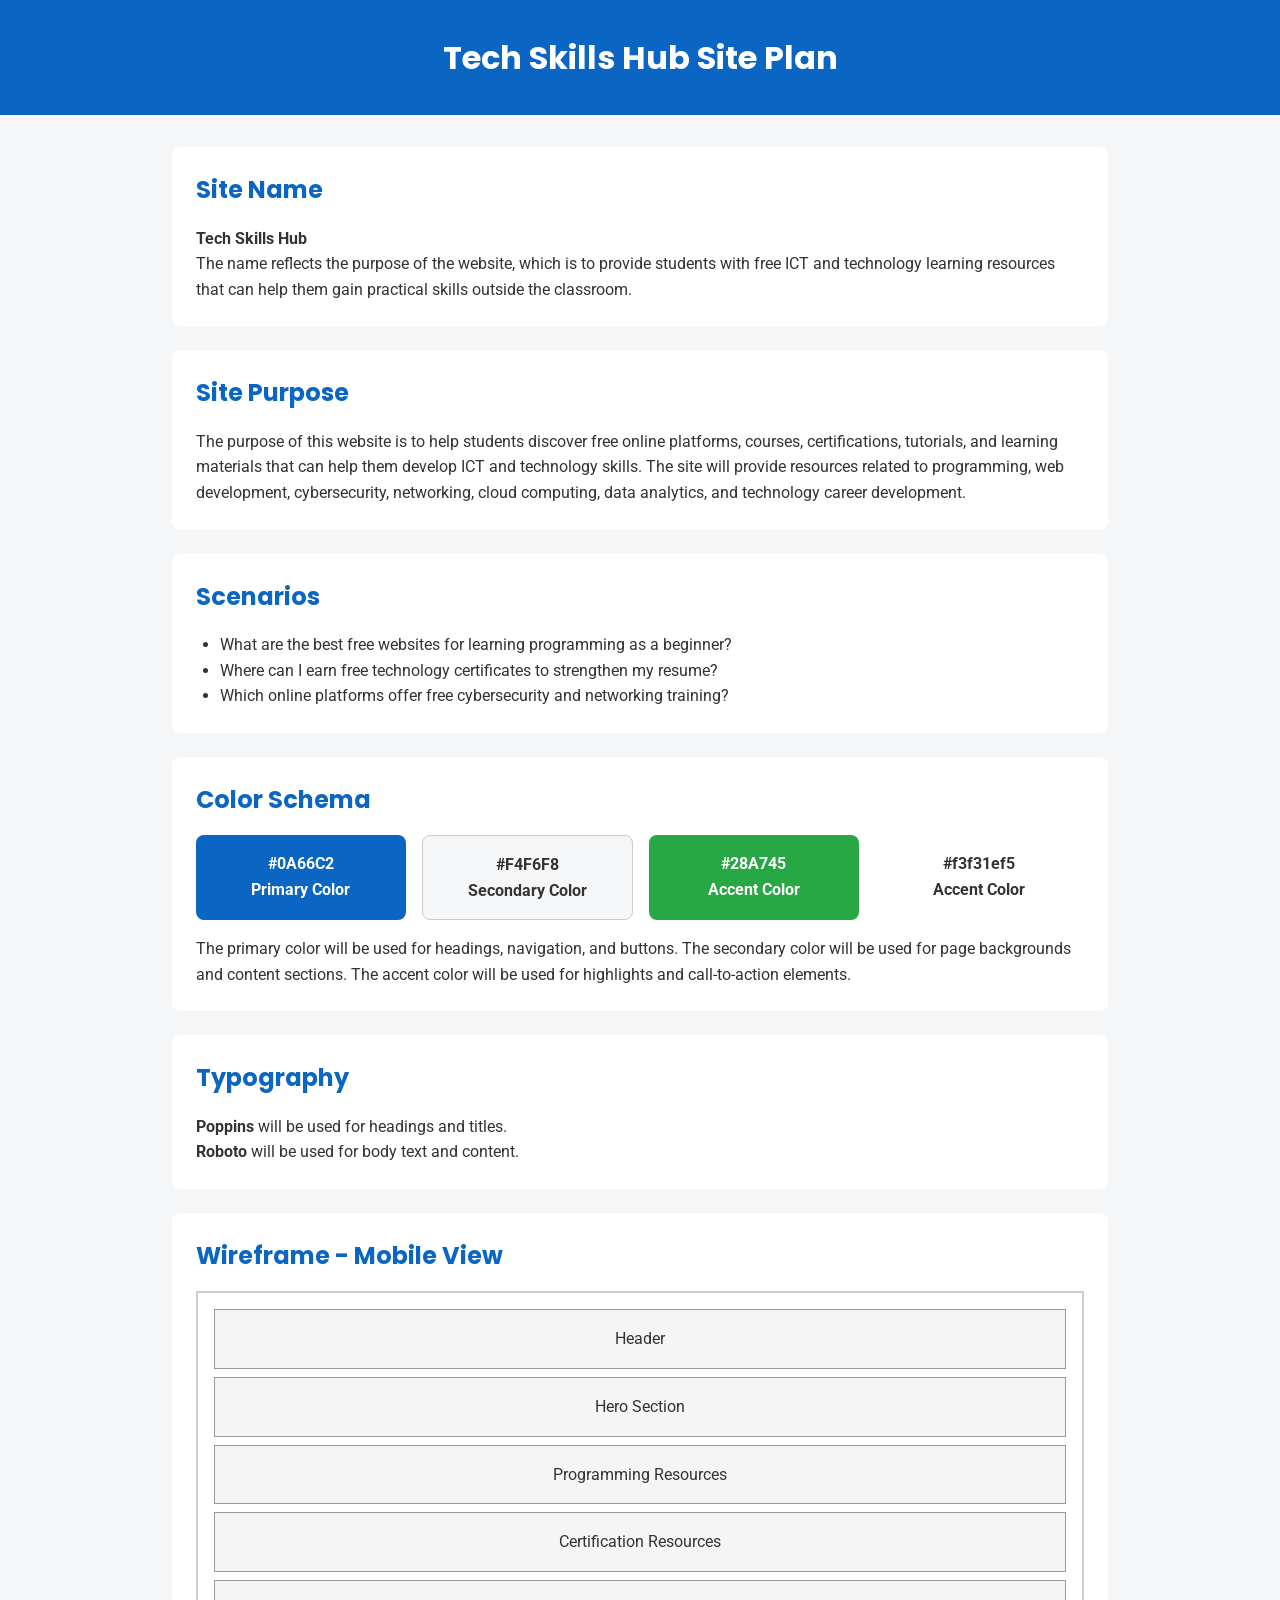
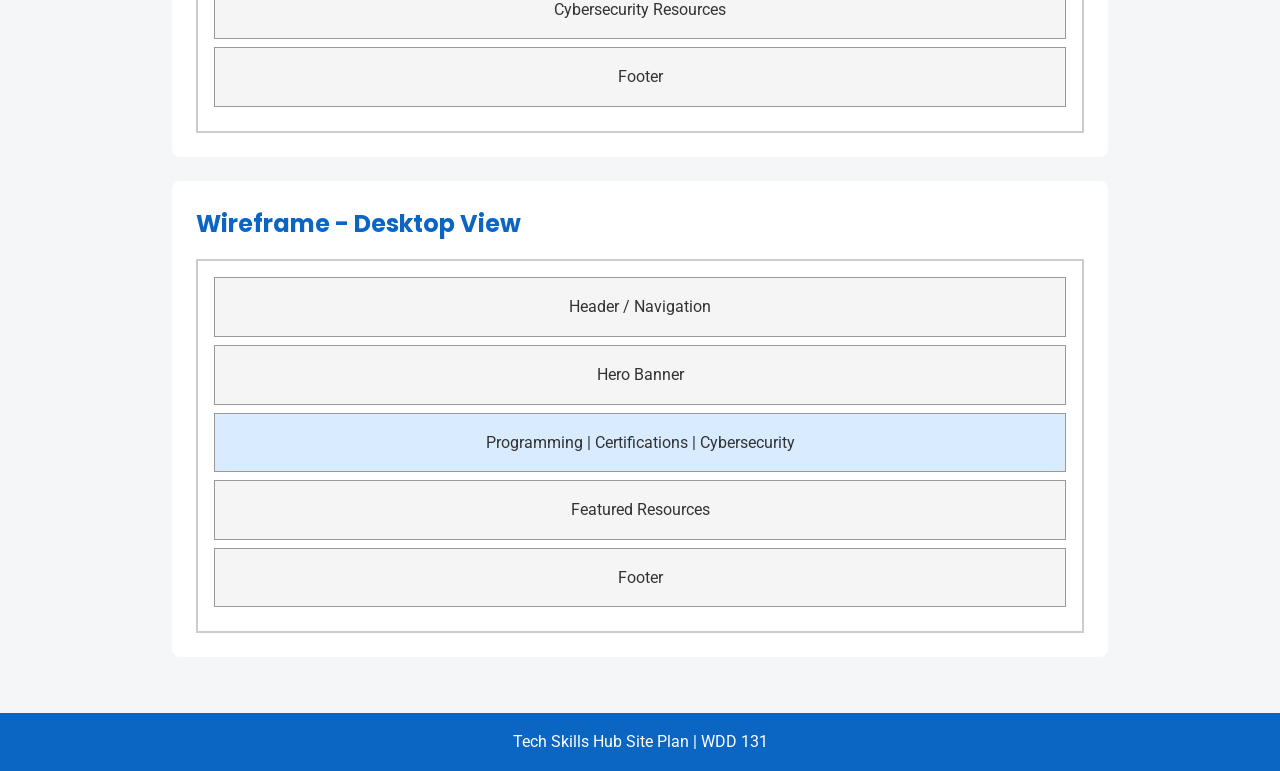
==== project/siteplan.html @ ce2b9c71 "feat: add Tech Skills Hub site plan and stylesheet" ====
<!DOCTYPE html>
<html lang="en">

<head>
    <meta charset="UTF-8">
    <meta name="viewport" content="width=device-width, initial-scale=1.0">

    <title>Tech Skills Hub Site Plan</title>

    <meta name="description"
        content="Site plan for the Tech Skills Hub website project, featuring free ICT and technology learning resources for students.">

    <meta name="author" content="Isaac Agyare Adjei">

    <link rel="preconnect" href="https://fonts.googleapis.com">

    <link rel="preconnect" href="https://fonts.gstatic.com" crossorigin>

    <link href="https://fonts.googleapis.com/css2?family=Poppins:wght@600&family=Roboto:wght@400;700&display=swap"
        rel="stylesheet">

    <link rel="stylesheet" href="styles/siteplan.css">
</head>

<body>

    <header>
        <h1>Tech Skills Hub Site Plan</h1>
    </header>

    <main>

        <section>
            <h2>Site Name</h2>

            <p><strong>Tech Skills Hub</strong></p>

            <p>
                The name reflects the purpose of the website, which is to provide
                students with free ICT and technology learning resources that can
                help them gain practical skills outside the classroom.
            </p>
        </section>

        <section>
            <h2>Site Purpose</h2>

            <p>
                The purpose of this website is to help students discover free
                online platforms, courses, certifications, tutorials, and learning
                materials that can help them develop ICT and technology skills.
                The site will provide resources related to programming, web
                development, cybersecurity, networking, cloud computing, data
                analytics, and technology career development.
            </p>
        </section>

        <section>
            <h2>Scenarios</h2>

            <ul>
                <li>
                    What are the best free websites for learning programming as a beginner?
                </li>

                <li>
                    Where can I earn free technology certificates to strengthen my resume?
                </li>

                <li>
                    Which online platforms offer free cybersecurity and networking training?
                </li>
            </ul>
        </section>

        <section>
            <h2>Color Schema</h2>

            <div class="colors">

                <div class="color-box primary">
                    <p>#0A66C2</p>
                    <p>Primary Color</p>
                </div>

                <div class="color-box secondary">
                    <p>#F4F6F8</p>
                    <p>Secondary Color</p>
                </div>

                <div class="color-box accent">
                    <p>#28A745</p>
                    <p>Accent Color</p>
                </div>
                <div class="color-box t">
                    <p>#f3f31ef5</p>
                    <p>Accent Color</p>
                </div>

            </div>

            <p>
                The primary color will be used for headings,
                navigation, and buttons. The secondary color will be
                used for page backgrounds and content sections.
                The accent color will be used for highlights and
                call-to-action elements.
            </p>
        </section>

        <section>
            <h2>Typography</h2>

            <p>
                <strong>Poppins</strong> will be used for headings and titles.
            </p>

            <p>
                <strong>Roboto</strong> will be used for body text and content.
            </p>
        </section>

        <section>
            <h2>Wireframe - Mobile View</h2>

            <div class="wireframe">
                <p>Header</p>
                <p>Hero Section</p>
                <p>Programming Resources</p>
                <p>Certification Resources</p>
                <p>Cybersecurity Resources</p>
                <p>Footer</p>

            </div>
        </section>

        <section>
            <h2>Wireframe - Desktop View</h2>

            <div class="wireframe desktop">
                <p>Header / Navigation</p>
                <p>Hero Banner</p>
                <p>Programming | Certifications | Cybersecurity</p>
                <p>Featured Resources</p>
                <p>Footer</p>
            </div>
        </section>

    </main>

    <footer>
        <p>
            Tech Skills Hub Site Plan | WDD 131
        </p>
    </footer>

</body>

</html>
---- project/styles/siteplan.css ----
:root {
    --primary-color: #0A66C2;
    --secondary-color: #F4F6F8;
    --accent-color: #28A745;
    --t: #f3f31ef5;
}

* {
    margin: 0;
    padding: 0;
    box-sizing: border-box;
}

body {
    font-family: 'Roboto', sans-serif;
    background-color: var(--secondary-color);
    color: #333;
    line-height: 1.6;
}

header {
    background-color: var(--primary-color);
    color: white;
    text-align: center;
    padding: 2rem;
}

h1,
h2 {
    font-family: 'Poppins', sans-serif;
}

main {
    max-width: 1000px;
    margin: 0 auto;
    padding: 2rem;
}

section {
    background-color: white;
    margin-bottom: 1.5rem;
    padding: 1.5rem;
    border-radius: 8px;
}

section h2 {
    color: var(--primary-color);
    margin-bottom: 1rem;
}

ul {
    padding-left: 1.5rem;
}

.colors {
    display: flex;
    gap: 1rem;
    flex-wrap: wrap;
    margin-bottom: 1rem;
}

.color-box {
    flex: 1;
    min-width: 180px;
    padding: 1rem;
    text-align: center;
    border-radius: 8px;
    font-weight: bold;
}

.primary {
    background-color: var(--primary-color);
    color: white;
}

.secondary {
    background-color: var(--secondary-color);
    border: 1px solid #ccc;
}

.accent {
    background-color: var(--accent-color);
    color: white;
}

.wireframe {
    border: 2px solid #ccc;
    padding: 1rem;
}

.wireframe p {
    border: 1px solid #999;
    background-color: #f5f5f5;
    padding: 1rem;
    margin-bottom: .5rem;
    text-align: center;
}

footer {
    background-color: var(--primary-color);
    color: white;
    text-align: center;
    padding: 1rem;
}

@media screen and (min-width: 768px) {

    .desktop p:nth-child(3) {
        background-color: #d9ecff;
    }

}
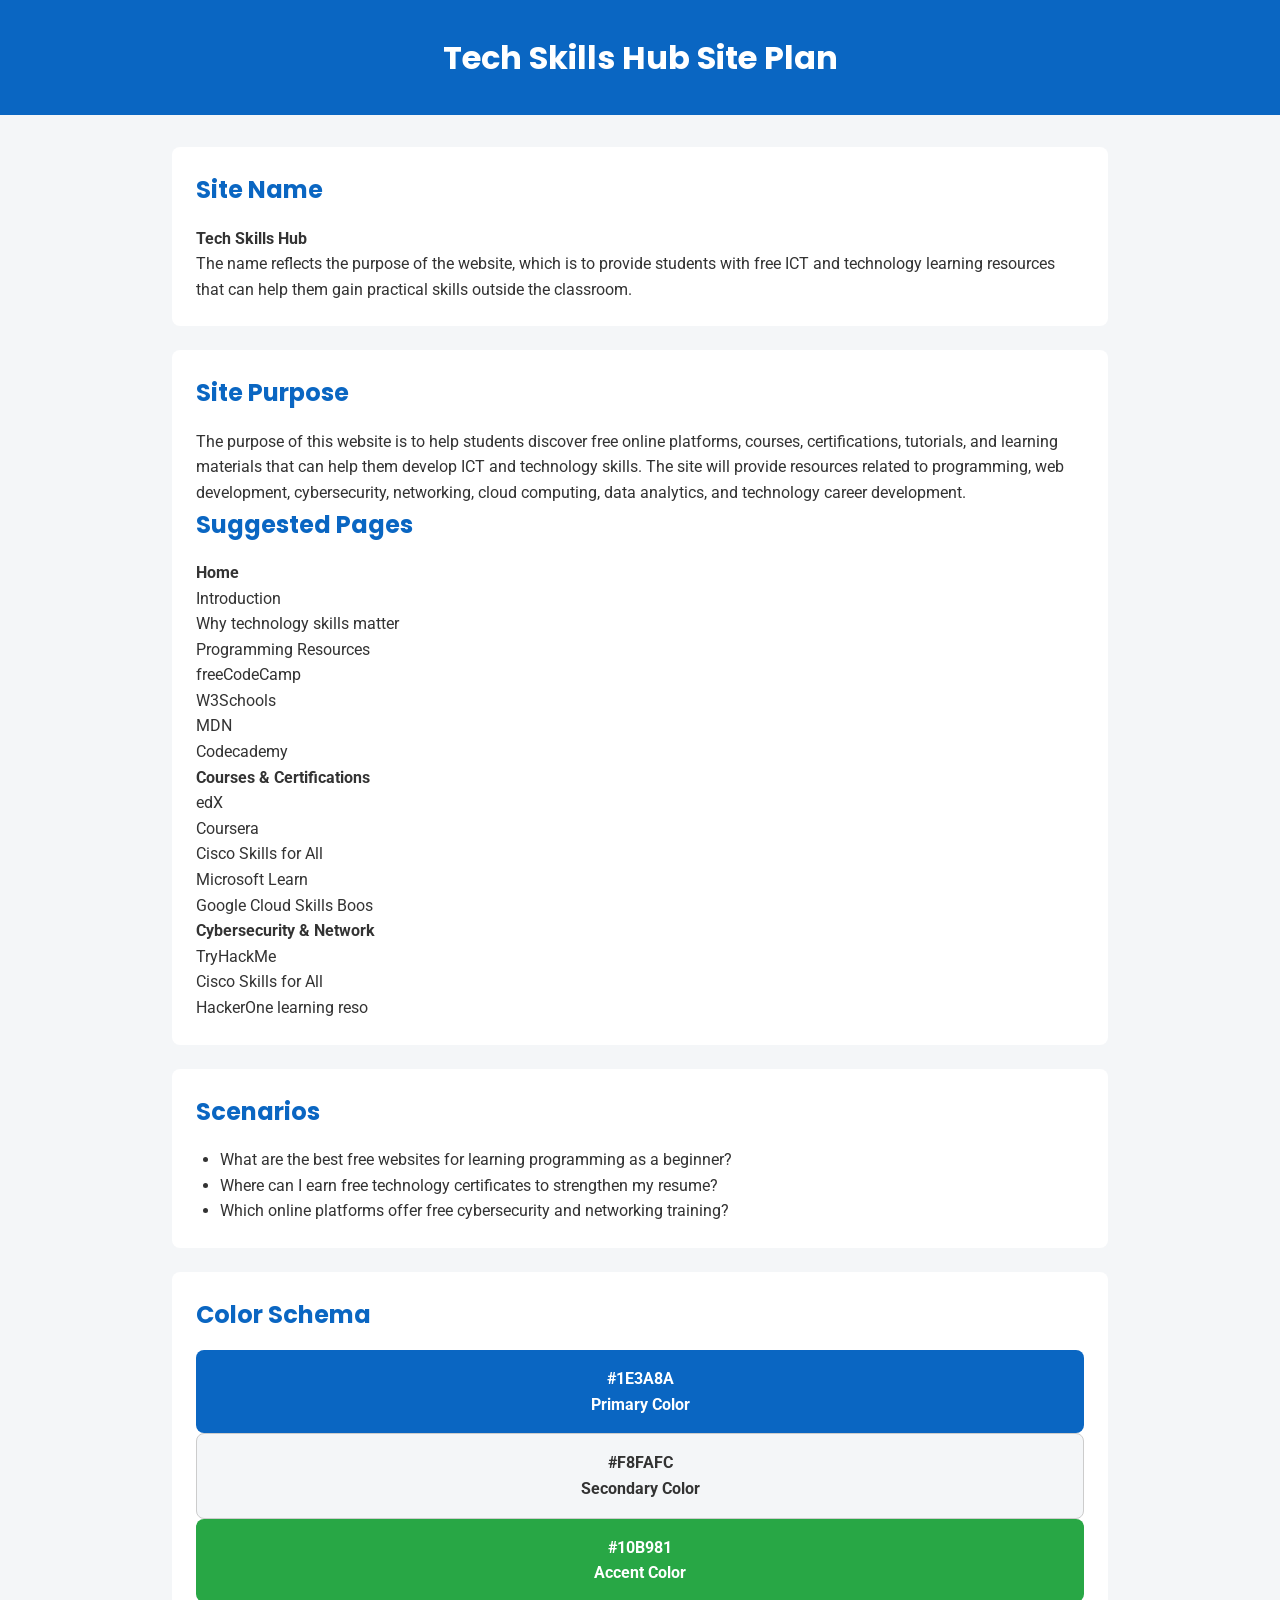
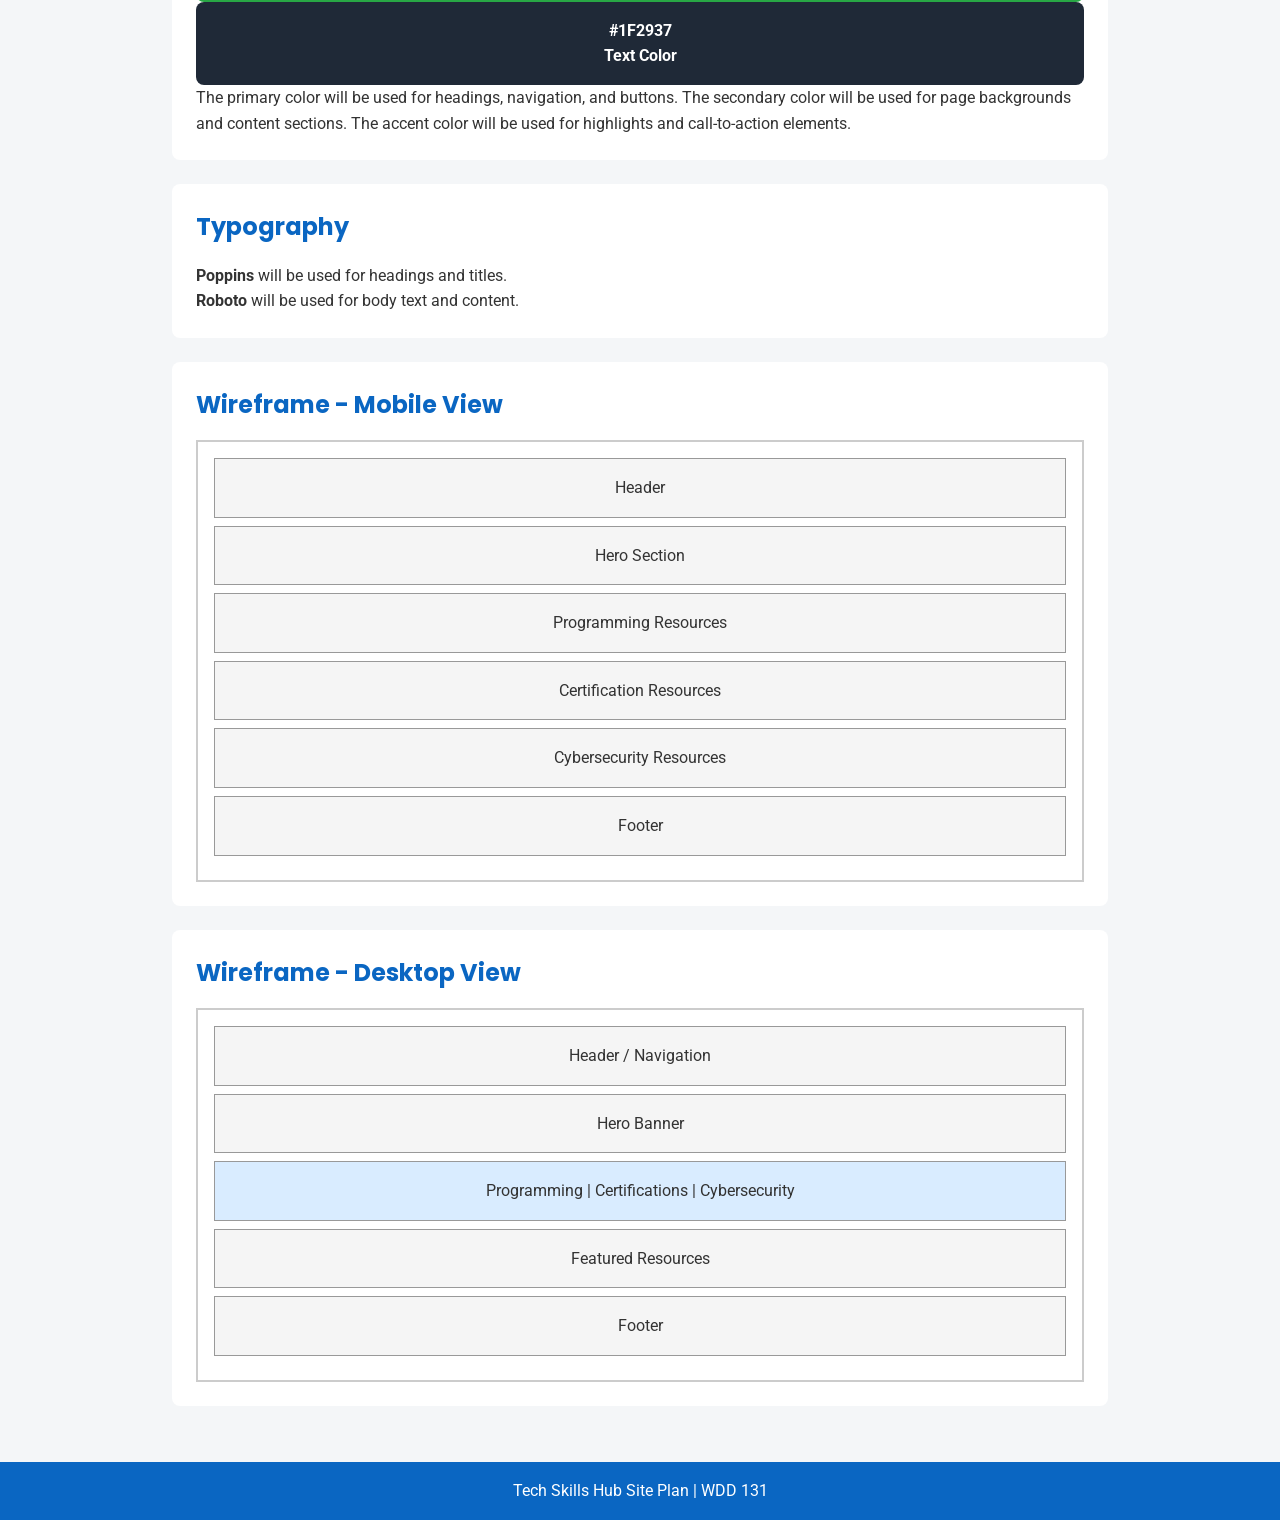
==== commit 3b0f8061: "feat: add site plan for tech skills hub and stylesheet for filtered temples" ====
--- a/project/siteplan.html
+++ b/project/siteplan.html
@@ -53,6 +53,32 @@
                 development, cybersecurity, networking, cloud computing, data
                 analytics, and technology career development.
             </p>
+            <h2> Suggested Pages </h2>
+
+            <p><b> Home</b></p>
+
+            <p></p> Introduction</p>
+            <p></p> Why technology skills matter</p>
+
+            <p>Programming Resources</p>
+
+            <p> freeCodeCamp</p>
+            <p> W3Schools</p>
+            <p> MDN</p>
+            <p> Codecademy</p>
+
+            <p><b>Courses & Certifications</b></p>
+            <p>edX</p>
+            <p> Coursera</p>
+            <p> Cisco Skills for All</p>
+            <p> Microsoft Learn</p>
+            <p> Google Cloud Skills Boos</p>
+
+            <p><b>Cybersecurity & Network </b>
+            </p>
+            <p>TryHackMe</p>
+            <p> Cisco Skills for All</p>
+            <p>HackerOne learning reso </p>
         </section>
 
         <section>
@@ -76,26 +102,25 @@
         <section>
             <h2>Color Schema</h2>
 
-            <div class="colors">
+            <div class="color-box primary">
+                <p>#1E3A8A</p>
+                <p>Primary Color</p>
+            </div>
 
-                <div class="color-box primary">
-                    <p>#0A66C2</p>
-                    <p>Primary Color</p>
-                </div>
+            <div class="color-box secondary">
+                <p>#F8FAFC</p>
+                <p>Secondary Color</p>
+            </div>
 
-                <div class="color-box secondary">
-                    <p>#F4F6F8</p>
-                    <p>Secondary Color</p>
-                </div>
+            <div class="color-box accent">
+                <p>#10B981</p>
+                <p>Accent Color</p>
+            </div>
 
-                <div class="color-box accent">
-                    <p>#28A745</p>
-                    <p>Accent Color</p>
-                </div>
-                <div class="color-box t">
-                    <p>#f3f31ef5</p>
-                    <p>Accent Color</p>
-                </div>
+            <div class="color-box text">
+                <p>#1F2937</p>
+                <p>Text Color</p>
+            </div>
 
             </div>
 
--- a/project/styles/siteplan.css
+++ b/project/styles/siteplan.css
@@ -2,7 +2,7 @@
     --primary-color: #0A66C2;
     --secondary-color: #F4F6F8;
     --accent-color: #28A745;
-    --t: #f3f31ef5;
+    --text-color: #1F2937;
 }
 
 * {
@@ -83,6 +83,12 @@
     color: white;
 }
 
+.text {
+    background-color: var(--text-color);
+    color: white;
+}
+
+
 .wireframe {
     border: 2px solid #ccc;
     padding: 1rem;
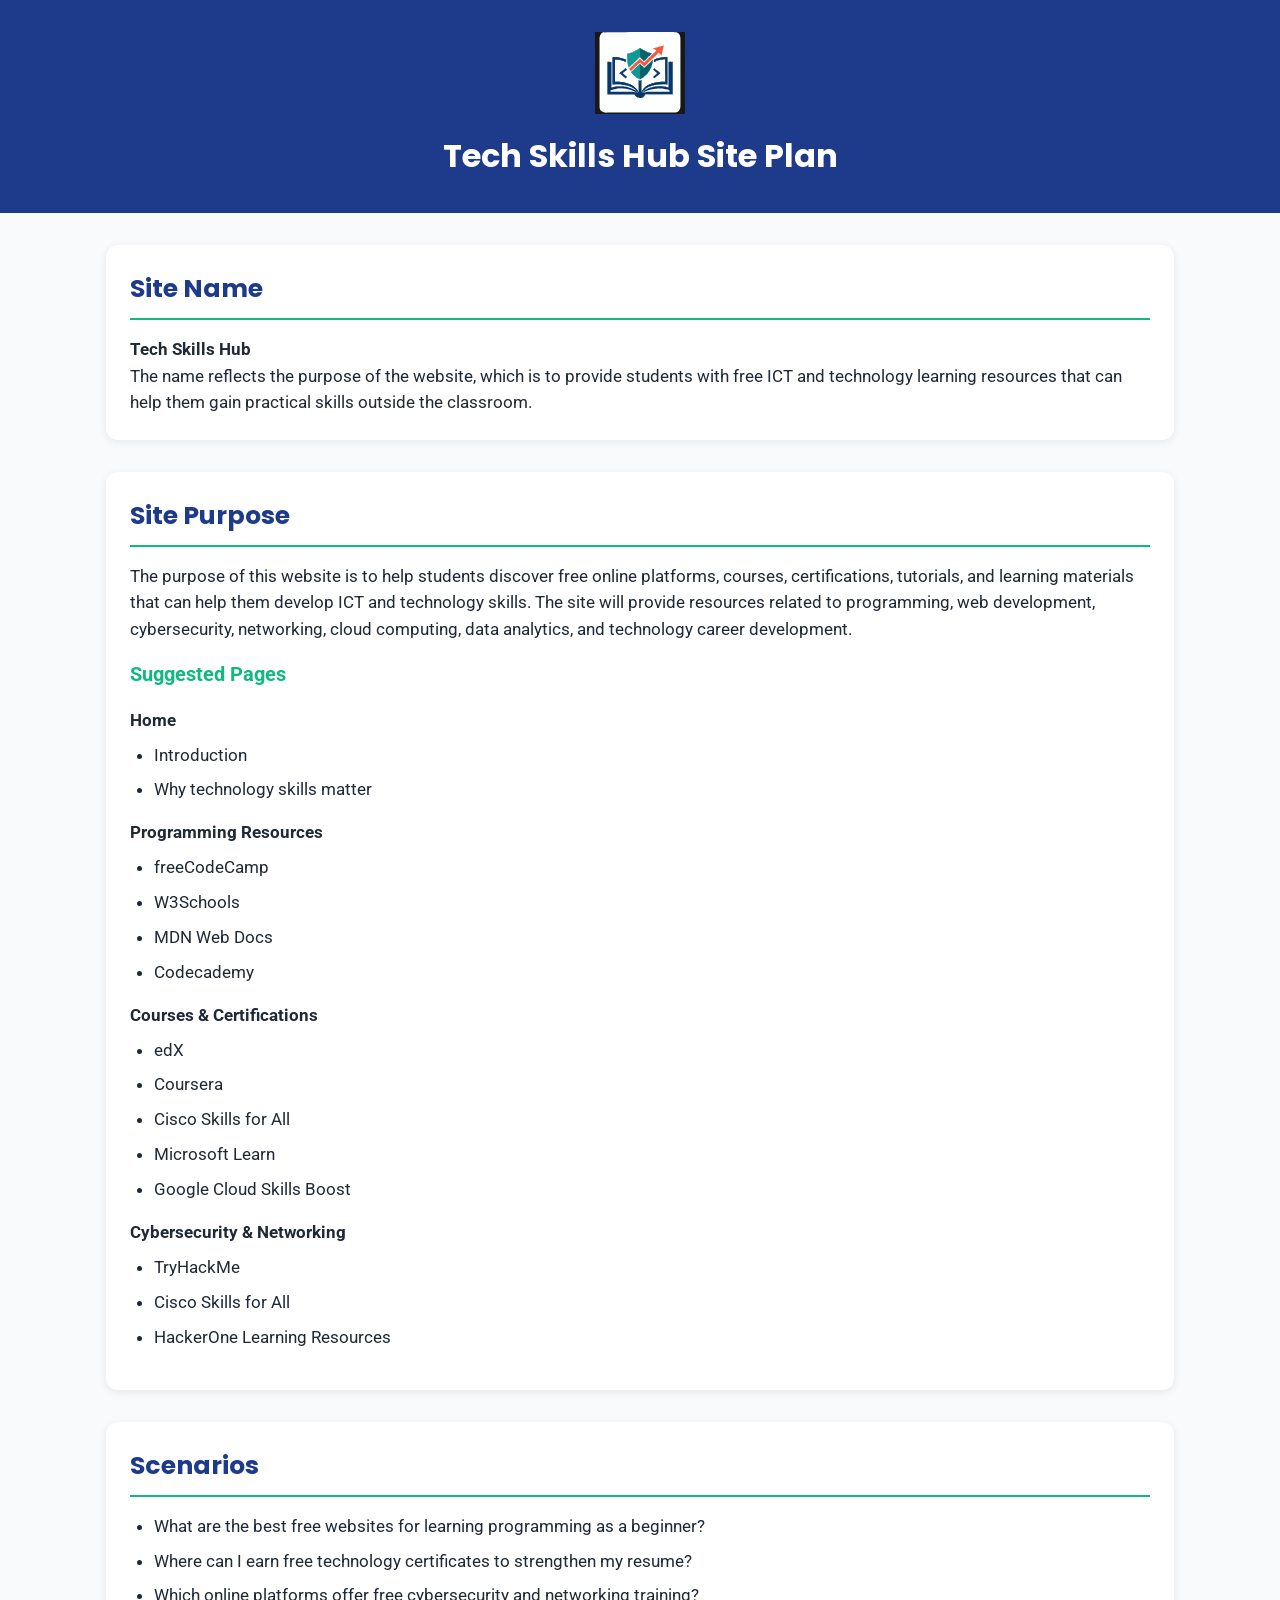
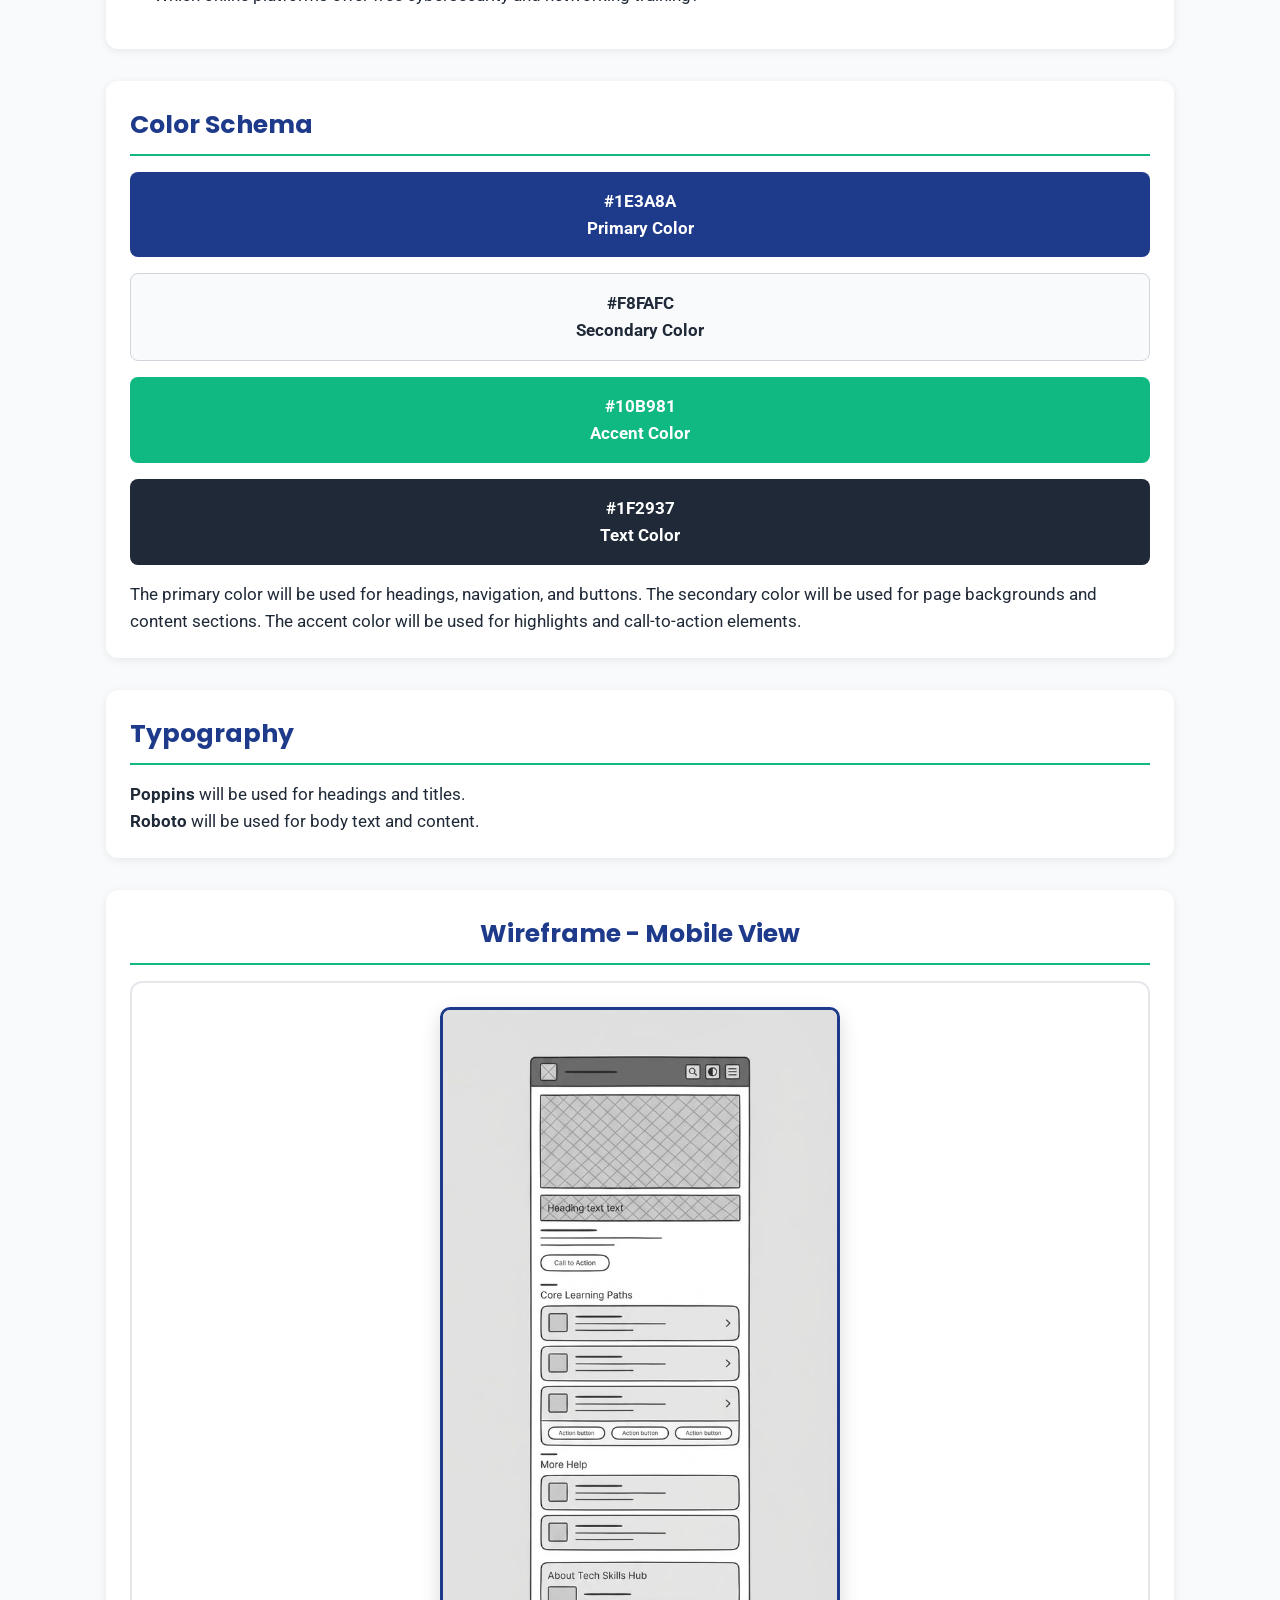
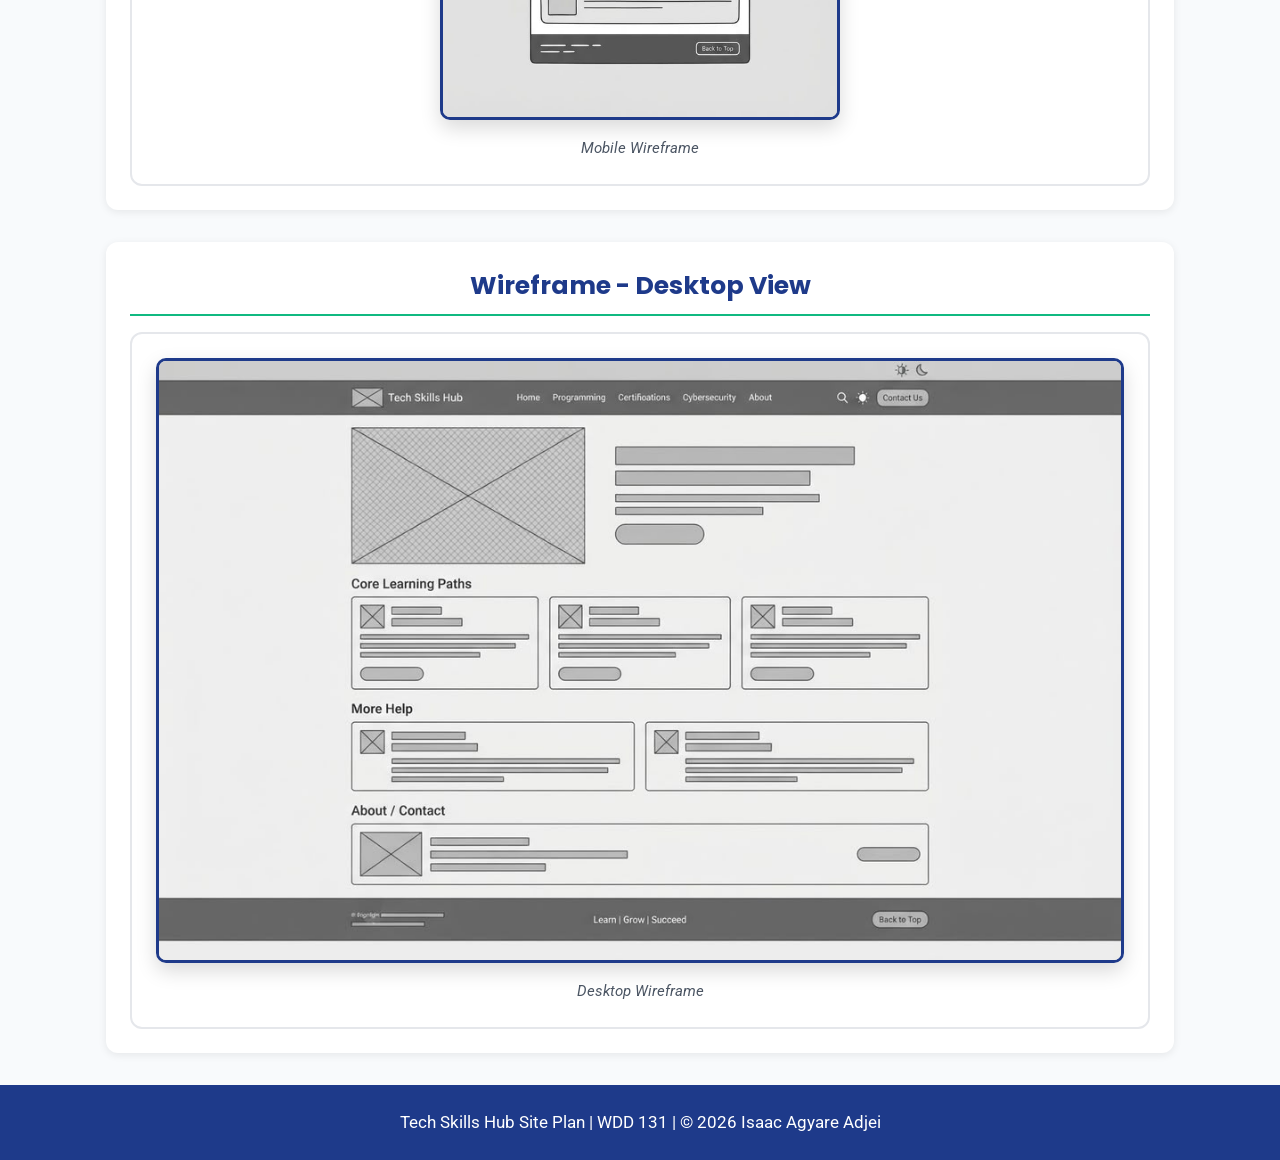
==== commit 4d41db2a: "feat: add site plan document and project wireframes" ====
--- a/project/siteplan.html
+++ b/project/siteplan.html
@@ -13,7 +13,6 @@
     <meta name="author" content="Isaac Agyare Adjei">
 
     <link rel="preconnect" href="https://fonts.googleapis.com">
-
     <link rel="preconnect" href="https://fonts.gstatic.com" crossorigin>
 
     <link href="https://fonts.googleapis.com/css2?family=Poppins:wght@600&family=Roboto:wght@400;700&display=swap"
@@ -25,11 +24,13 @@
 <body>
 
     <header>
+        <img src="image/icon.svg" alt="Tech Skills Hub Logo" class="site-logo">
         <h1>Tech Skills Hub Site Plan</h1>
     </header>
 
     <main>
 
+        <!-- Site Name -->
         <section>
             <h2>Site Name</h2>
 
@@ -42,6 +43,7 @@
             </p>
         </section>
 
+        <!-- Site Purpose -->
         <section>
             <h2>Site Purpose</h2>
 
@@ -50,37 +52,44 @@
                 online platforms, courses, certifications, tutorials, and learning
                 materials that can help them develop ICT and technology skills.
                 The site will provide resources related to programming, web
-                development, cybersecurity, networking, cloud computing, data
-                analytics, and technology career development.
+                development, cybersecurity, networking, cloud computing,
+                data analytics, and technology career development.
             </p>
-            <h2> Suggested Pages </h2>
 
-            <p><b> Home</b></p>
+            <h3>Suggested Pages</h3>
 
-            <p></p> Introduction</p>
-            <p></p> Why technology skills matter</p>
+            <h4>Home</h4>
+            <ul>
+                <li>Introduction</li>
+                <li>Why technology skills matter</li>
+            </ul>
 
-            <p>Programming Resources</p>
+            <h4>Programming Resources</h4>
+            <ul>
+                <li>freeCodeCamp</li>
+                <li>W3Schools</li>
+                <li>MDN Web Docs</li>
+                <li>Codecademy</li>
+            </ul>
 
-            <p> freeCodeCamp</p>
-            <p> W3Schools</p>
-            <p> MDN</p>
-            <p> Codecademy</p>
+            <h4>Courses &amp; Certifications</h4>
+            <ul>
+                <li>edX</li>
+                <li>Coursera</li>
+                <li>Cisco Skills for All</li>
+                <li>Microsoft Learn</li>
+                <li>Google Cloud Skills Boost</li>
+            </ul>
 
-            <p><b>Courses & Certifications</b></p>
-            <p>edX</p>
-            <p> Coursera</p>
-            <p> Cisco Skills for All</p>
-            <p> Microsoft Learn</p>
-            <p> Google Cloud Skills Boos</p>
-
-            <p><b>Cybersecurity & Network </b>
-            </p>
-            <p>TryHackMe</p>
-            <p> Cisco Skills for All</p>
-            <p>HackerOne learning reso </p>
+            <h4>Cybersecurity &amp; Networking</h4>
+            <ul>
+                <li>TryHackMe</li>
+                <li>Cisco Skills for All</li>
+                <li>HackerOne Learning Resources</li>
+            </ul>
         </section>
 
+        <!-- Scenarios -->
         <section>
             <h2>Scenarios</h2>
 
@@ -99,6 +108,7 @@
             </ul>
         </section>
 
+        <!-- Color Schema -->
         <section>
             <h2>Color Schema</h2>
 
@@ -122,8 +132,6 @@
                 <p>Text Color</p>
             </div>
 
-            </div>
-
             <p>
                 The primary color will be used for headings,
                 navigation, and buttons. The secondary color will be
@@ -133,6 +141,7 @@
             </p>
         </section>
 
+        <!-- Typography -->
         <section>
             <h2>Typography</h2>
 
@@ -145,37 +154,31 @@
             </p>
         </section>
 
-        <section>
+        <!-- Mobile Wireframe -->
+        <section class="wireframe-box">
             <h2>Wireframe - Mobile View</h2>
 
-            <div class="wireframe">
-                <p>Header</p>
-                <p>Hero Section</p>
-                <p>Programming Resources</p>
-                <p>Certification Resources</p>
-                <p>Cybersecurity Resources</p>
-                <p>Footer</p>
-
-            </div>
+            <figure class="wireframe">
+                <img src="image/mobile_wireframe.jpeg" alt="Mobile wireframe layout for Tech Skills Hub">
+                <figcaption>Mobile Wireframe</figcaption>
+            </figure>
         </section>
 
-        <section>
+        <!-- Desktop Wireframe -->
+        <section class="wireframe-box">
             <h2>Wireframe - Desktop View</h2>
 
-            <div class="wireframe desktop">
-                <p>Header / Navigation</p>
-                <p>Hero Banner</p>
-                <p>Programming | Certifications | Cybersecurity</p>
-                <p>Featured Resources</p>
-                <p>Footer</p>
-            </div>
+            <figure class="wireframe desktop">
+                <img src="image/desktop_wireframe.jpeg" alt="Desktop wireframe layout for Tech Skills Hub">
+                <figcaption>Desktop Wireframe</figcaption>
+            </figure>
         </section>
 
     </main>
 
     <footer>
         <p>
-            Tech Skills Hub Site Plan | WDD 131
+            Tech Skills Hub Site Plan | WDD 131 | © 2026 Isaac Agyare Adjei
         </p>
     </footer>
 
--- a/project/styles/siteplan.css
+++ b/project/styles/siteplan.css
@@ -1,10 +1,3 @@
-:root {
-    --primary-color: #0A66C2;
-    --secondary-color: #F4F6F8;
-    --accent-color: #28A745;
-    --text-color: #1F2937;
-}
-
 * {
     margin: 0;
     padding: 0;
@@ -13,106 +6,226 @@
 
 body {
     font-family: 'Roboto', sans-serif;
-    background-color: var(--secondary-color);
-    color: #333;
+    background-color: #f8fafc;
+    color: #1f2937;
     line-height: 1.6;
 }
 
+/* =========================
+   HEADER
+========================= */
+
 header {
-    background-color: var(--primary-color);
-    color: white;
-    text-align: center;
-    padding: 2rem;
-}
-
-h1,
+    background-color: #1e3a8a;
+    color: white;
+    text-align: center;
+    padding: 2rem 1rem;
+}
+
+.site-logo {
+    width: 90px;
+    height: auto;
+    display: block;
+    margin: 0 auto 1rem;
+}
+
+header h1 {
+    font-family: 'Poppins', sans-serif;
+    font-size: 2rem;
+}
+
+/* =========================
+   MAIN LAYOUT
+========================= */
+
+main {
+    max-width: 1100px;
+    margin: 2rem auto;
+    padding: 0 1rem;
+}
+
+section {
+    background-color: white;
+    margin-bottom: 2rem;
+    padding: 1.5rem;
+    border-radius: 12px;
+    box-shadow: 0 2px 8px rgba(0, 0, 0, 0.08);
+}
+
+/* =========================
+   HEADINGS
+========================= */
+
 h2 {
     font-family: 'Poppins', sans-serif;
-}
-
-main {
-    max-width: 1000px;
+    color: #1e3a8a;
+    margin-bottom: 1rem;
+    border-bottom: 2px solid #10b981;
+    padding-bottom: 0.5rem;
+}
+
+h3 {
+    margin-top: 1rem;
+    margin-bottom: 0.5rem;
+    color: #10b981;
+}
+
+h4 {
+    margin-top: 1rem;
+    margin-bottom: 0.5rem;
+    color: #1f2937;
+}
+
+/* =========================
+   LISTS
+========================= */
+
+ul {
+    margin-left: 1.5rem;
+    margin-bottom: 1rem;
+}
+
+li {
+    margin-bottom: 0.5rem;
+}
+
+/* =========================
+   COLOR SCHEMA
+========================= */
+
+.color-box {
+    padding: 1rem;
+    margin: 1rem 0;
+    border-radius: 8px;
+    text-align: center;
+    font-weight: bold;
+}
+
+.primary {
+    background-color: #1e3a8a;
+    color: white;
+}
+
+.secondary {
+    background-color: #f8fafc;
+    border: 1px solid #d1d5db;
+}
+
+.accent {
+    background-color: #10b981;
+    color: white;
+}
+
+.text {
+    background-color: #1f2937;
+    color: white;
+}
+
+/* =========================
+   WIREFRAME SECTION
+========================= */
+
+.wireframe-box {
+    text-align: center;
+}
+
+.wireframe {
+    background-color: #ffffff;
+    padding: 1.5rem;
+    border-radius: 12px;
+    border: 2px solid #e5e7eb;
+    margin-top: 1rem;
+}
+
+.wireframe img {
+    width: 100%;
+    max-width: 400px;
+    height: auto;
+    display: block;
     margin: 0 auto;
-    padding: 2rem;
-}
-
-section {
-    background-color: white;
-    margin-bottom: 1.5rem;
+    border-radius: 10px;
+    border: 3px solid #1e3a8a;
+    box-shadow: 0 8px 20px rgba(0, 0, 0, 0.15);
+}
+
+.wireframe.desktop img {
+    max-width: 900px;
+}
+
+figcaption {
+    margin-top: 1rem;
+    font-style: italic;
+    color: #4b5563;
+    font-size: 0.95rem;
+}
+
+/* =========================
+   LINKS
+========================= */
+
+a {
+    color: #1e3a8a;
+    text-decoration: none;
+}
+
+a:hover {
+    color: #10b981;
+}
+
+/* =========================
+   FOOTER
+========================= */
+
+footer {
+    background-color: #1e3a8a;
+    color: white;
+    text-align: center;
     padding: 1.5rem;
-    border-radius: 8px;
-}
-
-section h2 {
-    color: var(--primary-color);
-    margin-bottom: 1rem;
-}
-
-ul {
-    padding-left: 1.5rem;
-}
-
-.colors {
-    display: flex;
-    gap: 1rem;
-    flex-wrap: wrap;
-    margin-bottom: 1rem;
-}
-
-.color-box {
-    flex: 1;
-    min-width: 180px;
-    padding: 1rem;
-    text-align: center;
-    border-radius: 8px;
-    font-weight: bold;
-}
-
-.primary {
-    background-color: var(--primary-color);
-    color: white;
-}
-
-.secondary {
-    background-color: var(--secondary-color);
-    border: 1px solid #ccc;
-}
-
-.accent {
-    background-color: var(--accent-color);
-    color: white;
-}
-
-.text {
-    background-color: var(--text-color);
-    color: white;
-}
-
-
-.wireframe {
-    border: 2px solid #ccc;
-    padding: 1rem;
-}
-
-.wireframe p {
-    border: 1px solid #999;
-    background-color: #f5f5f5;
-    padding: 1rem;
-    margin-bottom: .5rem;
-    text-align: center;
-}
-
-footer {
-    background-color: var(--primary-color);
-    color: white;
-    text-align: center;
-    padding: 1rem;
-}
-
-@media screen and (min-width: 768px) {
-
-    .desktop p:nth-child(3) {
-        background-color: #d9ecff;
-    }
-
+}
+
+/* =========================
+   MOBILE STYLING
+========================= */
+
+@media (max-width: 768px) {
+
+    header h1 {
+        font-size: 1.6rem;
+    }
+
+    section {
+        padding: 1rem;
+    }
+
+    .site-logo {
+        width: 75px;
+    }
+
+    .wireframe {
+        padding: 1rem;
+    }
+
+    .wireframe img {
+        max-width: 100%;
+        border-width: 2px;
+    }
+
+    h2 {
+        font-size: 1.3rem;
+    }
+}
+
+/* =========================
+   LARGE DESKTOP
+========================= */
+
+@media (min-width: 1024px) {
+
+    body {
+        font-size: 1.05rem;
+    }
+
+    .wireframe.desktop img {
+        max-width: 1000px;
+    }
 }
